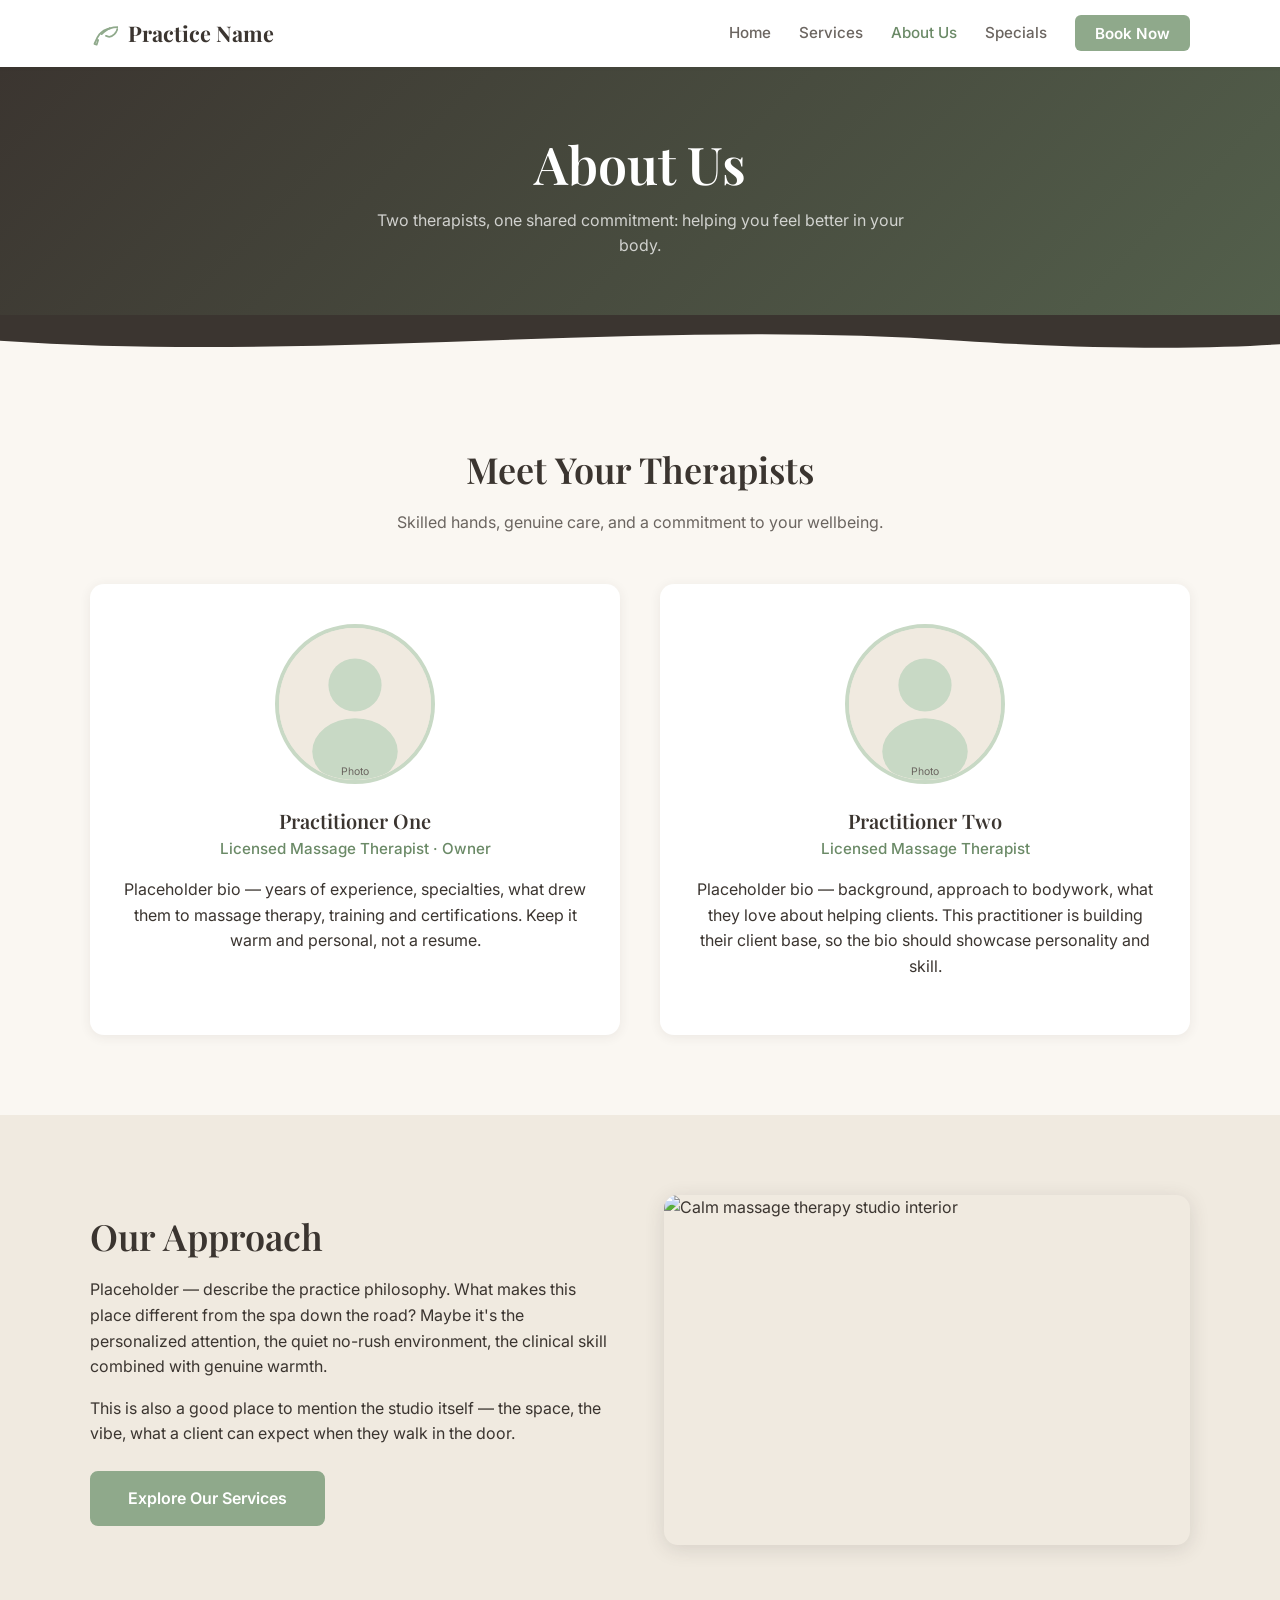
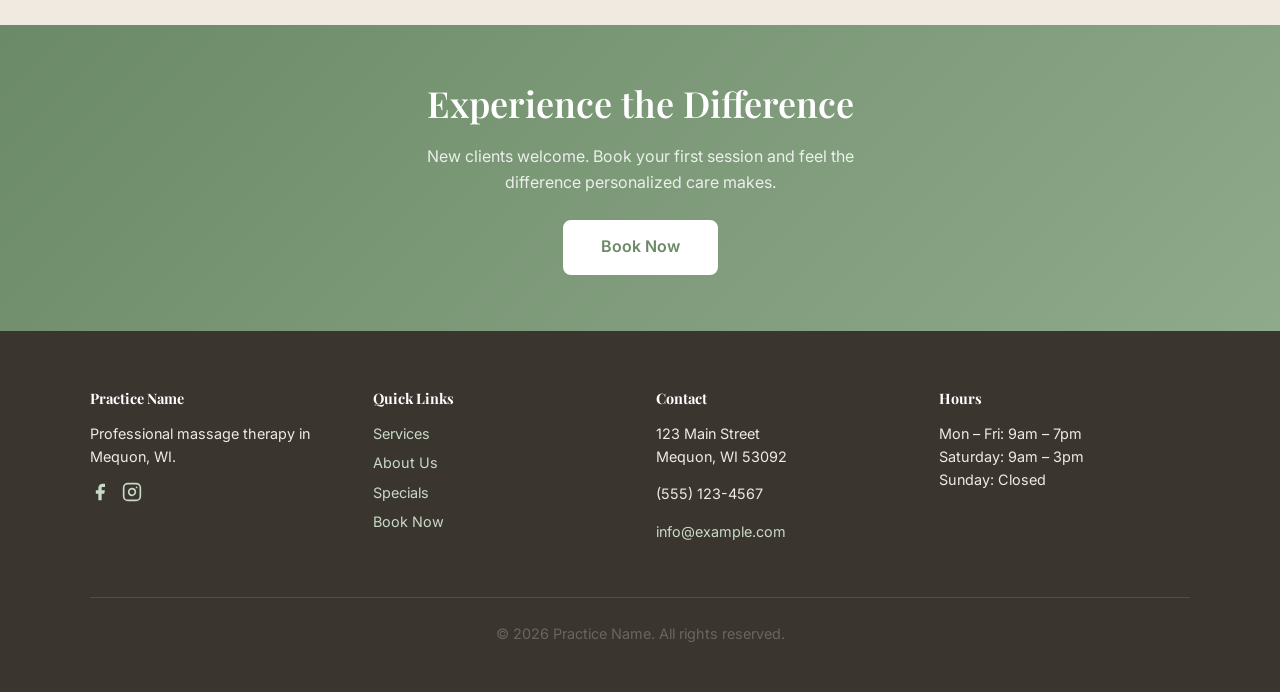
==== about.html @ e16c10d4 "Initial static site - v2 with graphics" ====
<!DOCTYPE html>
<html lang="en">
<head>
  <meta charset="UTF-8">
  <meta name="viewport" content="width=device-width, initial-scale=1.0">
  <title>About Us | Practice Name — Mequon, WI</title>
  <meta name="description" content="Meet the licensed massage therapists at Practice Name in Mequon, WI. Learn about our approach to wellness and healing.">
  <link rel="preconnect" href="https://fonts.googleapis.com">
  <link href="https://fonts.googleapis.com/css2?family=Inter:wght@400;500;600&family=Playfair+Display:wght@600;700&display=swap" rel="stylesheet">
  <link rel="stylesheet" href="css/style.css">
</head>
<body>

  <!-- Header -->
  <header>
    <nav class="container nav">
      <a href="index.html" class="nav__logo">
        <svg width="28" height="28" viewBox="0 0 24 24" fill="none" stroke="currentColor" stroke-width="1.5" stroke-linecap="round" stroke-linejoin="round" style="color:var(--sage)">
          <path d="M17 8C8 10 5.9 16.17 3.82 21.34l1.89.66L7 18"/>
          <path d="M17 8c3-1 7-1 7-1s-1 4-3 6c-2.02 2.02-5.09 2.78-7.4 1.44"/>
          <path d="M17 8c-3 1-7 5-7 5"/>
        </svg>
        Practice Name
      </a>
      <button class="nav__toggle" aria-label="Menu" aria-expanded="false">
        <span></span><span></span><span></span>
      </button>
      <ul class="nav__links">
        <li><a href="index.html">Home</a></li>
        <li><a href="services.html">Services</a></li>
        <li><a href="about.html">About Us</a></li>
        <li><a href="specials.html">Specials</a></li>
        <li><a href="https://clinicsense.com/book/REPLACE-ME" target="_blank" rel="noopener" class="btn-book">Book Now</a></li>
      </ul>
    </nav>
  </header>

  <!-- Page hero -->
  <section class="page-hero">
    <div class="page-hero__bg" style="background-image:url('https://images.unsplash.com/photo-1519823551278-64ac92734fb1?w=1400&q=80')"></div>
    <div class="page-hero__overlay"></div>
    <div class="container">
      <h1>About Us</h1>
      <p>Two therapists, one shared commitment: helping you feel better in your body.</p>
    </div>
  </section>

  <div class="wave-divider">
    <svg viewBox="0 0 1440 60" preserveAspectRatio="none" xmlns="http://www.w3.org/2000/svg">
      <path d="M0,30 C360,55 720,5 1080,30 C1260,42 1380,38 1440,34 L1440,0 L0,0 Z" fill="#3B3530"/>
    </svg>
  </div>

  <!-- Team -->
  <section class="section">
    <div class="container">
      <div class="section-header">
        <h2>Meet Your Therapists</h2>
        <p>Skilled hands, genuine care, and a commitment to your wellbeing.</p>
      </div>
      <div class="team-grid">

        <div class="team-member">
          <div class="team-member__photo">
            <!-- Placeholder avatar SVG -->
            <svg viewBox="0 0 160 160" fill="none" xmlns="http://www.w3.org/2000/svg">
              <rect width="160" height="160" fill="#F0EAE0"/>
              <circle cx="80" cy="60" r="28" fill="#c8d9c5"/>
              <ellipse cx="80" cy="130" rx="45" ry="35" fill="#c8d9c5"/>
              <text x="80" y="155" text-anchor="middle" fill="#6B6560" font-family="Inter, sans-serif" font-size="11">Photo</text>
            </svg>
          </div>
          <h3>Practitioner One</h3>
          <div class="team-member__title">Licensed Massage Therapist · Owner</div>
          <p>Placeholder bio — years of experience, specialties, what drew them to massage therapy, training and certifications. Keep it warm and personal, not a resume.</p>
        </div>

        <div class="team-member">
          <div class="team-member__photo">
            <svg viewBox="0 0 160 160" fill="none" xmlns="http://www.w3.org/2000/svg">
              <rect width="160" height="160" fill="#F0EAE0"/>
              <circle cx="80" cy="60" r="28" fill="#c8d9c5"/>
              <ellipse cx="80" cy="130" rx="45" ry="35" fill="#c8d9c5"/>
              <text x="80" y="155" text-anchor="middle" fill="#6B6560" font-family="Inter, sans-serif" font-size="11">Photo</text>
            </svg>
          </div>
          <h3>Practitioner Two</h3>
          <div class="team-member__title">Licensed Massage Therapist</div>
          <p>Placeholder bio — background, approach to bodywork, what they love about helping clients. This practitioner is building their client base, so the bio should showcase personality and skill.</p>
        </div>

      </div>
    </div>
  </section>

  <!-- Our Approach with image -->
  <section class="section section--alt">
    <div class="container">
      <div class="about-content">
        <div>
          <h2>Our Approach</h2>
          <p>Placeholder — describe the practice philosophy. What makes this place different from the spa down the road? Maybe it's the personalized attention, the quiet no-rush environment, the clinical skill combined with genuine warmth.</p>
          <p>This is also a good place to mention the studio itself — the space, the vibe, what a client can expect when they walk in the door.</p>
          <a href="services.html" class="btn" style="margin-top:.5rem;">Explore Our Services</a>
        </div>
        <div class="about-content__img">
          <img src="https://images.unsplash.com/photo-1540555700478-4be289fbec6d?w=600&q=80" alt="Calm massage therapy studio interior">
        </div>
      </div>
    </div>
  </section>

  <!-- CTA -->
  <section class="cta-banner">
    <div class="container">
      <h2>Experience the Difference</h2>
      <p>New clients welcome. Book your first session and feel the difference personalized care makes.</p>
      <a href="https://clinicsense.com/book/REPLACE-ME" target="_blank" rel="noopener" class="btn">Book Now</a>
    </div>
  </section>

  <!-- Footer -->
  <footer>
    <div class="container">
      <div class="footer-grid">
        <div>
          <h4>Practice Name</h4>
          <p>Professional massage therapy in Mequon, WI.</p>
          <div style="display:flex; gap:.75rem; margin-top:.75rem;">
            <a href="#" aria-label="Facebook"><svg width="20" height="20" viewBox="0 0 24 24" fill="currentColor"><path d="M18 2h-3a5 5 0 0 0-5 5v3H7v4h3v8h4v-8h3l1-4h-4V7a1 1 0 0 1 1-1h3z"/></svg></a>
            <a href="#" aria-label="Instagram"><svg width="20" height="20" viewBox="0 0 24 24" fill="none" stroke="currentColor" stroke-width="2" stroke-linecap="round" stroke-linejoin="round"><rect x="2" y="2" width="20" height="20" rx="5" ry="5"/><path d="M16 11.37A4 4 0 1 1 12.63 8 4 4 0 0 1 16 11.37z"/><line x1="17.5" y1="6.5" x2="17.51" y2="6.5"/></svg></a>
          </div>
        </div>
        <div>
          <h4>Quick Links</h4>
          <ul>
            <li><a href="services.html">Services</a></li>
            <li><a href="about.html">About Us</a></li>
            <li><a href="specials.html">Specials</a></li>
            <li><a href="https://clinicsense.com/book/REPLACE-ME" target="_blank" rel="noopener">Book Now</a></li>
          </ul>
        </div>
        <div>
          <h4>Contact</h4>
          <p>123 Main Street<br>Mequon, WI 53092</p>
          <p>(555) 123-4567</p>
          <p><a href="mailto:info@example.com">info@example.com</a></p>
        </div>
        <div>
          <h4>Hours</h4>
          <p>Mon – Fri: 9am – 7pm<br>Saturday: 9am – 3pm<br>Sunday: Closed</p>
        </div>
      </div>
      <div class="footer__copy">
        <p>&copy; 2026 Practice Name. All rights reserved.</p>
      </div>
    </div>
  </footer>

  <script src="js/main.js"></script>
</body>
</html>
---- css/style.css ----
/* ===== Reset & Base ===== */
*, *::before, *::after { box-sizing: border-box; margin: 0; padding: 0; }

:root {
  --cream:  #FAF7F2;
  --warm:   #F0EAE0;
  --sage:   #8FA98B;
  --sage-d: #6B8A67;
  --sage-l: #c8d9c5;
  --text:   #3B3530;
  --text-l: #6B6560;
  --white:  #FFFFFF;
  --shadow: rgba(59,53,48,.08);
  --shadow-md: rgba(59,53,48,.14);
}

html { scroll-behavior: smooth; }

body {
  font-family: 'Inter', system-ui, -apple-system, sans-serif;
  color: var(--text);
  background: var(--cream);
  line-height: 1.6;
  -webkit-font-smoothing: antialiased;
}

img { max-width: 100%; display: block; }
a { color: var(--sage-d); text-decoration: none; }
a:hover { color: var(--sage); }

/* ===== Typography ===== */
h1, h2, h3 { font-family: 'Playfair Display', Georgia, serif; font-weight: 600; line-height: 1.25; }
h1 { font-size: clamp(2.25rem, 5vw, 3.25rem); }
h2 { font-size: clamp(1.5rem, 3.5vw, 2.25rem); margin-bottom: .5em; }
h3 { font-size: 1.25rem; margin-bottom: .35em; }
p  { margin-bottom: 1em; }

/* ===== Layout ===== */
.container { width: min(1100px, 90%); margin: 0 auto; }
.section { padding: 5rem 0; }
.section--alt { background: var(--warm); }
.section-header { text-align: center; max-width: 600px; margin: 0 auto 3rem; }
.section-header p { color: var(--text-l); }

/* ===== Header / Nav ===== */
header {
  background: var(--white);
  box-shadow: 0 1px 4px var(--shadow);
  position: sticky; top: 0; z-index: 100;
}
.nav { display: flex; align-items: center; justify-content: space-between; padding: 1rem 0; }
.nav__logo { font-family: 'Playfair Display', Georgia, serif; font-size: 1.35rem; font-weight: 700; color: var(--text); display: flex; align-items: center; gap: .6rem; }
.nav__logo svg { flex-shrink: 0; }
.nav__links { display: flex; gap: 1.75rem; list-style: none; align-items: center; }
.nav__links a { font-size: .95rem; font-weight: 500; color: var(--text-l); transition: color .2s; }
.nav__links a:hover, .nav__links a.active { color: var(--sage-d); }
.nav__links .btn-book { background: var(--sage); color: var(--white); padding: .55rem 1.25rem; border-radius: 6px; font-weight: 600; }
.nav__links .btn-book:hover { background: var(--sage-d); color: var(--white); }

.nav__toggle { display: none; background: none; border: none; cursor: pointer; padding: .5rem; }
.nav__toggle span { display: block; width: 24px; height: 2px; background: var(--text); margin: 5px 0; transition: .3s; }

/* ===== Hero (homepage) ===== */
.hero {
  position: relative;
  min-height: 540px;
  display: flex;
  align-items: center;
  overflow: hidden;
  background: var(--text);
}
.hero__bg {
  position: absolute; inset: 0;
  background-size: cover;
  background-position: center;
  background-repeat: no-repeat;
  opacity: .5;
}
.hero__overlay {
  position: absolute; inset: 0;
  background: linear-gradient(135deg, rgba(59,53,48,.65) 0%, rgba(107,138,103,.35) 100%);
}
.hero__content {
  position: relative; z-index: 1;
  max-width: 600px;
  padding: 4rem 0;
}
.hero__content h1 { color: var(--white); margin-bottom: .75rem; }
.hero__content p { color: rgba(255,255,255,.85); font-size: 1.15rem; margin-bottom: 2rem; }
.hero__buttons { display: flex; gap: 1rem; flex-wrap: wrap; }

.btn {
  display: inline-block; background: var(--sage); color: var(--white);
  padding: .8rem 2.25rem; border-radius: 8px; font-weight: 600;
  font-size: 1rem; transition: all .25s; border: 2px solid var(--sage);
}
.btn:hover { background: var(--sage-d); border-color: var(--sage-d); color: var(--white); transform: translateY(-1px); }
.btn--outline { background: transparent; border-color: rgba(255,255,255,.7); color: var(--white); }
.btn--outline:hover { background: var(--white); color: var(--text); border-color: var(--white); }

/* ===== Page Hero (inner pages) ===== */
.page-hero {
  position: relative;
  padding: 4rem 0 3.5rem;
  text-align: center;
  overflow: hidden;
  background: var(--text);
}
.page-hero__bg {
  position: absolute; inset: 0;
  background-size: cover; background-position: center;
  opacity: .35;
}
.page-hero__overlay {
  position: absolute; inset: 0;
  background: linear-gradient(135deg, rgba(59,53,48,.75) 0%, rgba(107,138,103,.5) 100%);
}
.page-hero h1 { color: var(--white); position: relative; z-index: 1; }
.page-hero p { color: rgba(255,255,255,.75); position: relative; z-index: 1; max-width: 550px; margin: .75rem auto 0; }

/* ===== Wave Divider ===== */
.wave-divider { display: block; width: 100%; line-height: 0; margin-top: -1px; }
.wave-divider svg { display: block; width: 100%; height: auto; }

/* ===== Features Row ===== */
.features {
  display: grid;
  grid-template-columns: repeat(auto-fit, minmax(220px, 1fr));
  gap: 2.5rem; text-align: center;
}
.feature__icon { margin: 0 auto 1rem; color: var(--sage-d); }
.feature h3 { font-size: 1.1rem; margin-bottom: .5rem; }
.feature p { font-size: .95rem; color: var(--text-l); }

/* ===== Services Cards ===== */
.services-grid {
  display: grid;
  grid-template-columns: repeat(auto-fit, minmax(300px, 1fr));
  gap: 1.75rem;
}
.card {
  background: var(--white);
  border-radius: 14px;
  padding: 2.25rem 2rem;
  box-shadow: 0 2px 12px var(--shadow);
  transition: transform .25s, box-shadow .25s;
  position: relative;
  overflow: hidden;
}
.card::before {
  content: '';
  position: absolute; top: 0; left: 0; right: 0; height: 4px;
  background: linear-gradient(90deg, var(--sage), var(--sage-l));
  opacity: 0; transition: opacity .25s;
}
.card:hover { transform: translateY(-4px); box-shadow: 0 8px 24px var(--shadow-md); }
.card:hover::before { opacity: 1; }
.card__icon { margin-bottom: 1.25rem; color: var(--sage-d); }
.card__price { font-size: 1.1rem; font-weight: 700; color: var(--sage-d); margin-top: .75rem; }
.card__duration { font-size: .9rem; color: var(--text-l); }
.card__link { font-weight: 500; display: inline-block; margin-top: .75rem; }

/* ===== Testimonial ===== */
.testimonial {
  max-width: 700px; margin: 0 auto;
  text-align: center; position: relative; padding: 2rem 0;
}
.testimonial__icon { color: var(--sage-l); margin: 0 auto 1.5rem; }
.testimonial blockquote {
  font-style: italic; font-size: 1.15rem; color: var(--text-l);
  margin-bottom: 1.25rem;
}
.testimonial__author { font-weight: 600; color: var(--text); }

/* ===== About / Team ===== */
.team-grid {
  display: grid;
  grid-template-columns: repeat(auto-fit, minmax(320px, 1fr));
  gap: 2.5rem;
}
.team-member {
  background: var(--white);
  border-radius: 14px;
  padding: 2.5rem 2rem;
  box-shadow: 0 2px 12px var(--shadow);
  text-align: center;
}
.team-member__photo {
  width: 160px; height: 160px;
  border-radius: 50%;
  margin: 0 auto 1.5rem;
  overflow: hidden;
  border: 4px solid var(--sage-l);
  background: var(--warm);
}
.team-member__photo img { width: 100%; height: 100%; object-fit: cover; }
.team-member h3 { margin-bottom: .25rem; }
.team-member__title { color: var(--sage-d); font-weight: 500; margin-bottom: 1rem; font-size: .95rem; }

/* ===== About content ===== */
.about-content {
  display: grid;
  grid-template-columns: 1fr 1fr;
  gap: 3rem; align-items: center;
}
.about-content__img {
  border-radius: 14px;
  overflow: hidden;
  box-shadow: 0 4px 20px var(--shadow-md);
}
.about-content__img img { width: 100%; height: 350px; object-fit: cover; }

/* ===== Specials ===== */
.specials-list { display: grid; grid-template-columns: repeat(auto-fit, minmax(320px, 1fr)); gap: 1.75rem; }
.special {
  background: var(--white);
  border-radius: 14px;
  padding: 2.25rem;
  box-shadow: 0 2px 12px var(--shadow);
  position: relative;
  overflow: hidden;
}
.special::after {
  content: '';
  position: absolute; top: -20px; right: -20px;
  width: 100px; height: 100px;
  background: var(--sage-l);
  border-radius: 50%;
  opacity: .2;
}
.special__tag { display: inline-block; background: var(--sage); color: var(--white); font-size: .8rem; font-weight: 600; padding: .25rem .75rem; border-radius: 5px; margin-bottom: 1rem; position: relative; z-index: 1; }
.special__icon { color: var(--sage-d); margin-bottom: 1rem; }
.special h3, .special p, .special a { position: relative; z-index: 1; }

/* ===== CTA Banner ===== */
.cta-banner {
  background: linear-gradient(135deg, var(--sage-d) 0%, var(--sage) 100%);
  padding: 3.5rem 0;
  text-align: center;
  color: var(--white);
}
.cta-banner h2 { color: var(--white); }
.cta-banner p { color: rgba(255,255,255,.85); max-width: 500px; margin: 0 auto 1.5rem; }
.cta-banner .btn { background: var(--white); color: var(--sage-d); border-color: var(--white); }
.cta-banner .btn:hover { background: var(--cream); border-color: var(--cream); }

/* ===== Footer ===== */
footer {
  background: var(--text);
  color: var(--warm);
  padding: 3.5rem 0 2rem;
  font-size: .9rem;
}
footer a { color: var(--sage-l); }
footer a:hover { color: var(--white); }
.footer-grid { display: grid; grid-template-columns: repeat(auto-fit, minmax(200px, 1fr)); gap: 2rem; margin-bottom: 2.5rem; }
.footer-grid h4 { color: var(--white); margin-bottom: .75rem; font-family: 'Playfair Display', Georgia, serif; }
.footer-grid ul { list-style: none; }
.footer-grid li { margin-bottom: .4rem; }
.footer__copy { border-top: 1px solid rgba(255,255,255,.12); padding-top: 1.5rem; text-align: center; color: var(--text-l); }

/* ===== Responsive ===== */
@media (max-width: 768px) {
  .nav__links { display: none; flex-direction: column; position: absolute; top: 100%; left: 0; right: 0; background: var(--white); padding: 1.5rem; box-shadow: 0 4px 12px var(--shadow); gap: 1rem; }
  .nav__links.open { display: flex; }
  .nav__toggle { display: block; }
  .hero { min-height: 420px; }
  .hero__content { padding: 3rem 0; }
  .section { padding: 3.5rem 0; }
  .features { grid-template-columns: 1fr 1fr; }
  .about-content { grid-template-columns: 1fr; }
  .about-content__img img { height: 260px; }
}
@media (max-width: 480px) {
  .features { grid-template-columns: 1fr; }
  .hero__buttons { flex-direction: column; }
}
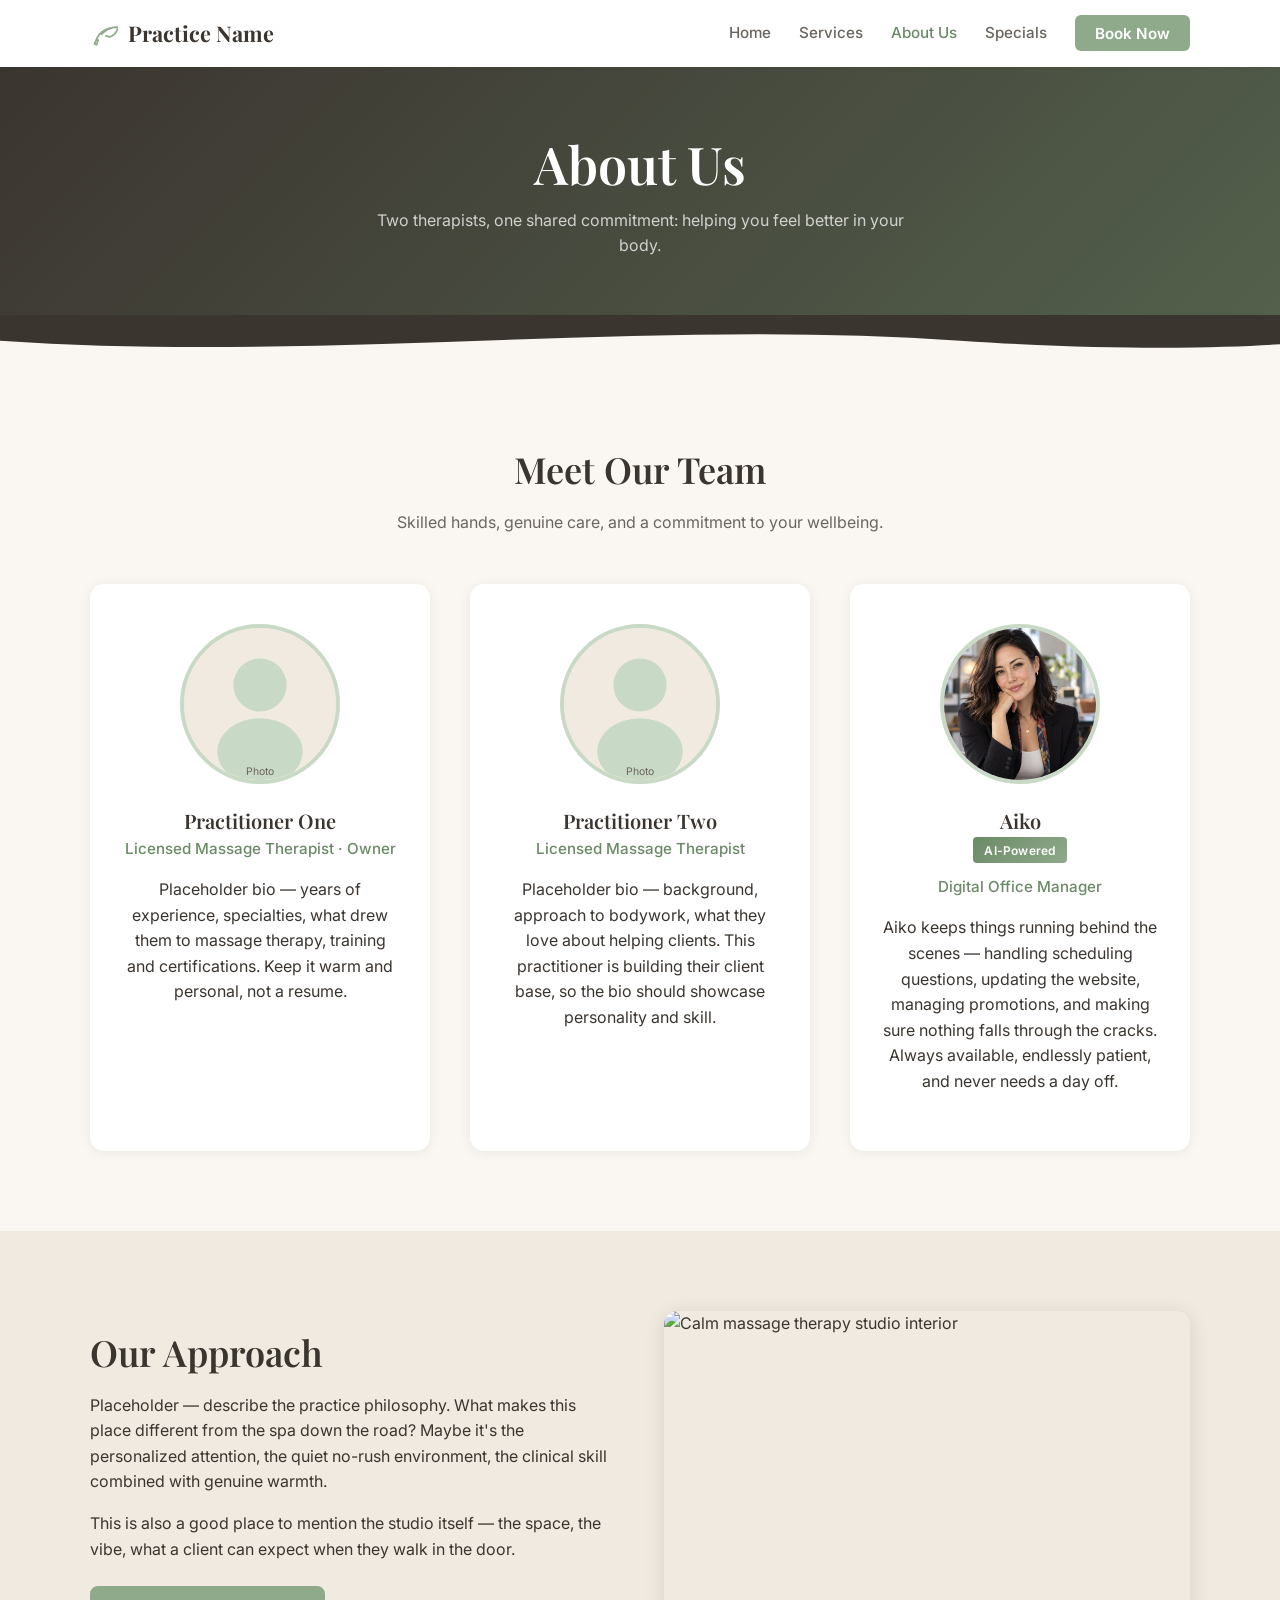
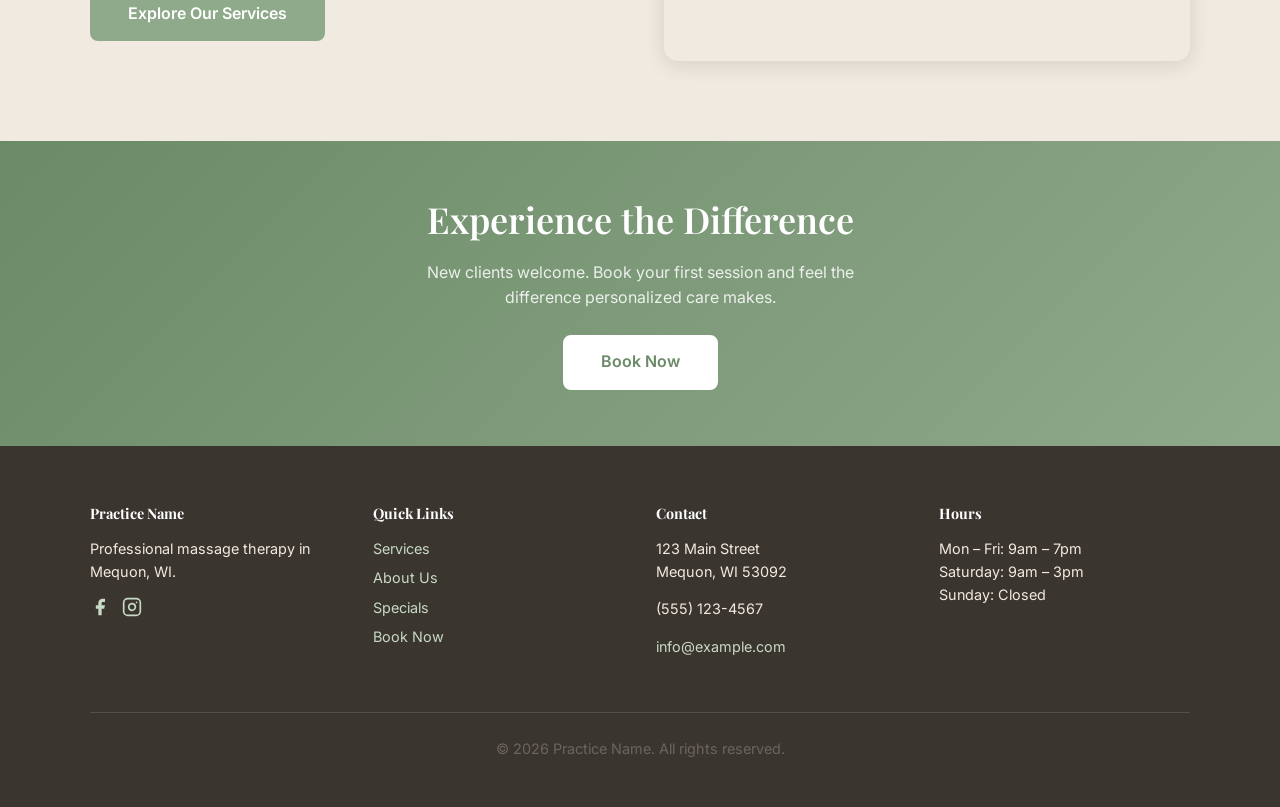
==== commit 44d28c35: "Add Aiko as digital office manager on About page" ====
--- a/about.html
+++ b/about.html
@@ -55,10 +55,10 @@
   <section class="section">
     <div class="container">
       <div class="section-header">
-        <h2>Meet Your Therapists</h2>
+        <h2>Meet Our Team</h2>
         <p>Skilled hands, genuine care, and a commitment to your wellbeing.</p>
       </div>
-      <div class="team-grid">
+      <div class="team-grid team-grid--three">
 
         <div class="team-member">
           <div class="team-member__photo">
@@ -87,6 +87,16 @@
           <h3>Practitioner Two</h3>
           <div class="team-member__title">Licensed Massage Therapist</div>
           <p>Placeholder bio — background, approach to bodywork, what they love about helping clients. This practitioner is building their client base, so the bio should showcase personality and skill.</p>
+        </div>
+
+        <div class="team-member">
+          <div class="team-member__photo">
+            <img src="images/aiko.png" alt="Aiko — Digital Office Manager">
+          </div>
+          <h3>Aiko</h3>
+          <div class="team-member__badge">AI-Powered</div>
+          <div class="team-member__title">Digital Office Manager</div>
+          <p>Aiko keeps things running behind the scenes — handling scheduling questions, updating the website, managing promotions, and making sure nothing falls through the cracks. Always available, endlessly patient, and never needs a day off.</p>
         </div>
 
       </div>
--- a/css/style.css
+++ b/css/style.css
@@ -196,6 +196,9 @@
 .team-member__photo img { width: 100%; height: 100%; object-fit: cover; }
 .team-member h3 { margin-bottom: .25rem; }
 .team-member__title { color: var(--sage-d); font-weight: 500; margin-bottom: 1rem; font-size: .95rem; }
+.team-member__badge { display: inline-block; background: linear-gradient(135deg, var(--sage-d), var(--sage)); color: var(--white); font-size: .75rem; font-weight: 600; padding: .2rem .7rem; border-radius: 4px; margin-bottom: .75rem; letter-spacing: .02em; }
+.team-grid--three { grid-template-columns: repeat(3, 1fr); }
+@media (max-width: 960px) { .team-grid--three { grid-template-columns: 1fr; } }
 
 /* ===== About content ===== */
 .about-content {
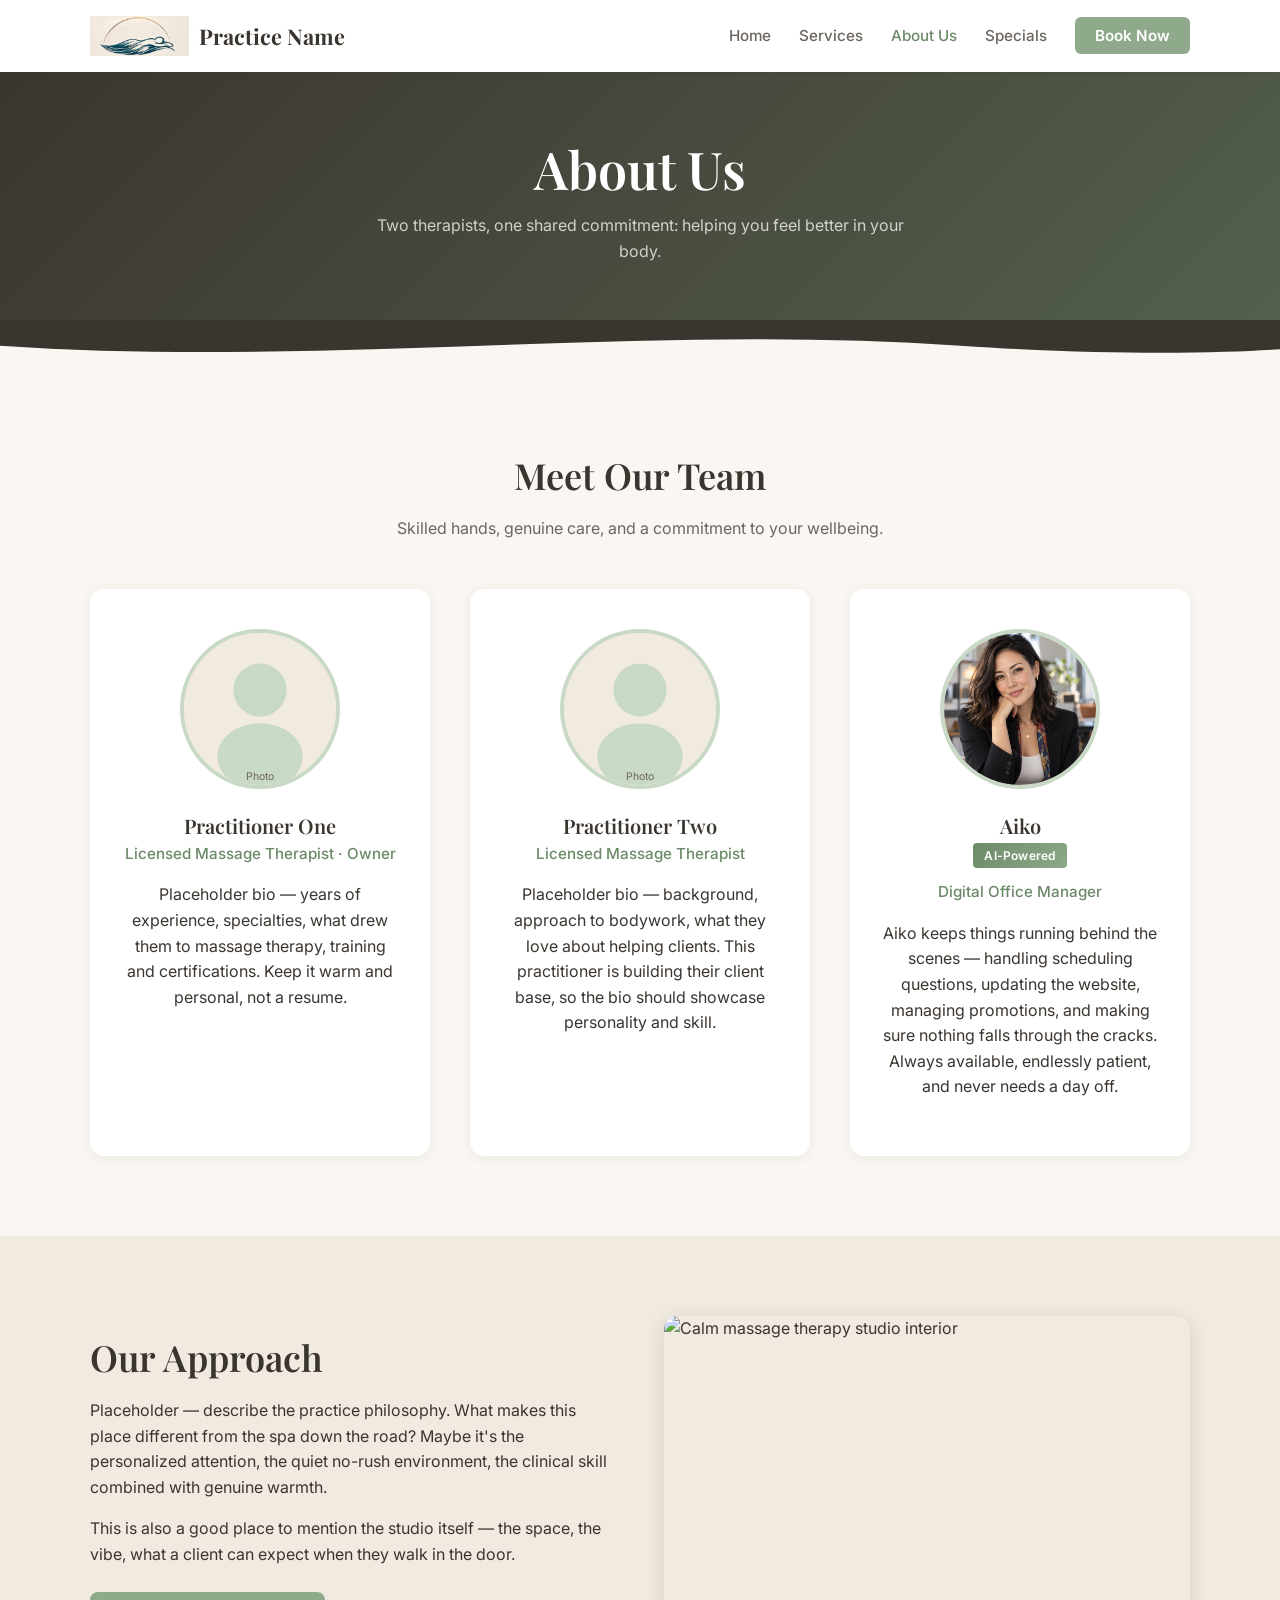
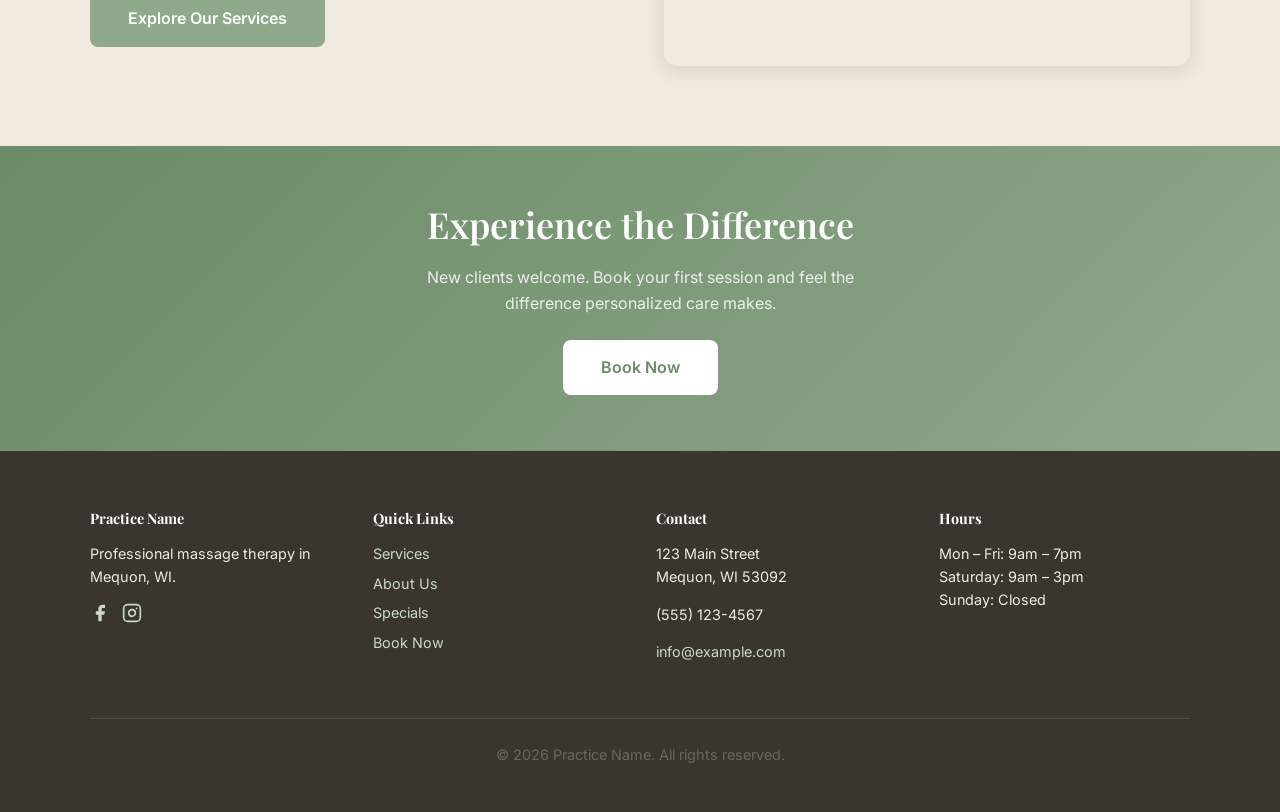
==== commit 16a8d87a: "Replace nav SVG with company logo, add logo image" ====
--- a/about.html
+++ b/about.html
@@ -15,11 +15,7 @@
   <header>
     <nav class="container nav">
       <a href="index.html" class="nav__logo">
-        <svg width="28" height="28" viewBox="0 0 24 24" fill="none" stroke="currentColor" stroke-width="1.5" stroke-linecap="round" stroke-linejoin="round" style="color:var(--sage)">
-          <path d="M17 8C8 10 5.9 16.17 3.82 21.34l1.89.66L7 18"/>
-          <path d="M17 8c3-1 7-1 7-1s-1 4-3 6c-2.02 2.02-5.09 2.78-7.4 1.44"/>
-          <path d="M17 8c-3 1-7 5-7 5"/>
-        </svg>
+        <img src="images/logo.png" alt="Practice Name logo">
         Practice Name
       </a>
       <button class="nav__toggle" aria-label="Menu" aria-expanded="false">
--- a/css/style.css
+++ b/css/style.css
@@ -50,7 +50,7 @@
 }
 .nav { display: flex; align-items: center; justify-content: space-between; padding: 1rem 0; }
 .nav__logo { font-family: 'Playfair Display', Georgia, serif; font-size: 1.35rem; font-weight: 700; color: var(--text); display: flex; align-items: center; gap: .6rem; }
-.nav__logo svg { flex-shrink: 0; }
+.nav__logo img { height: 40px; width: auto; flex-shrink: 0; }
 .nav__links { display: flex; gap: 1.75rem; list-style: none; align-items: center; }
 .nav__links a { font-size: .95rem; font-weight: 500; color: var(--text-l); transition: color .2s; }
 .nav__links a:hover, .nav__links a.active { color: var(--sage-d); }
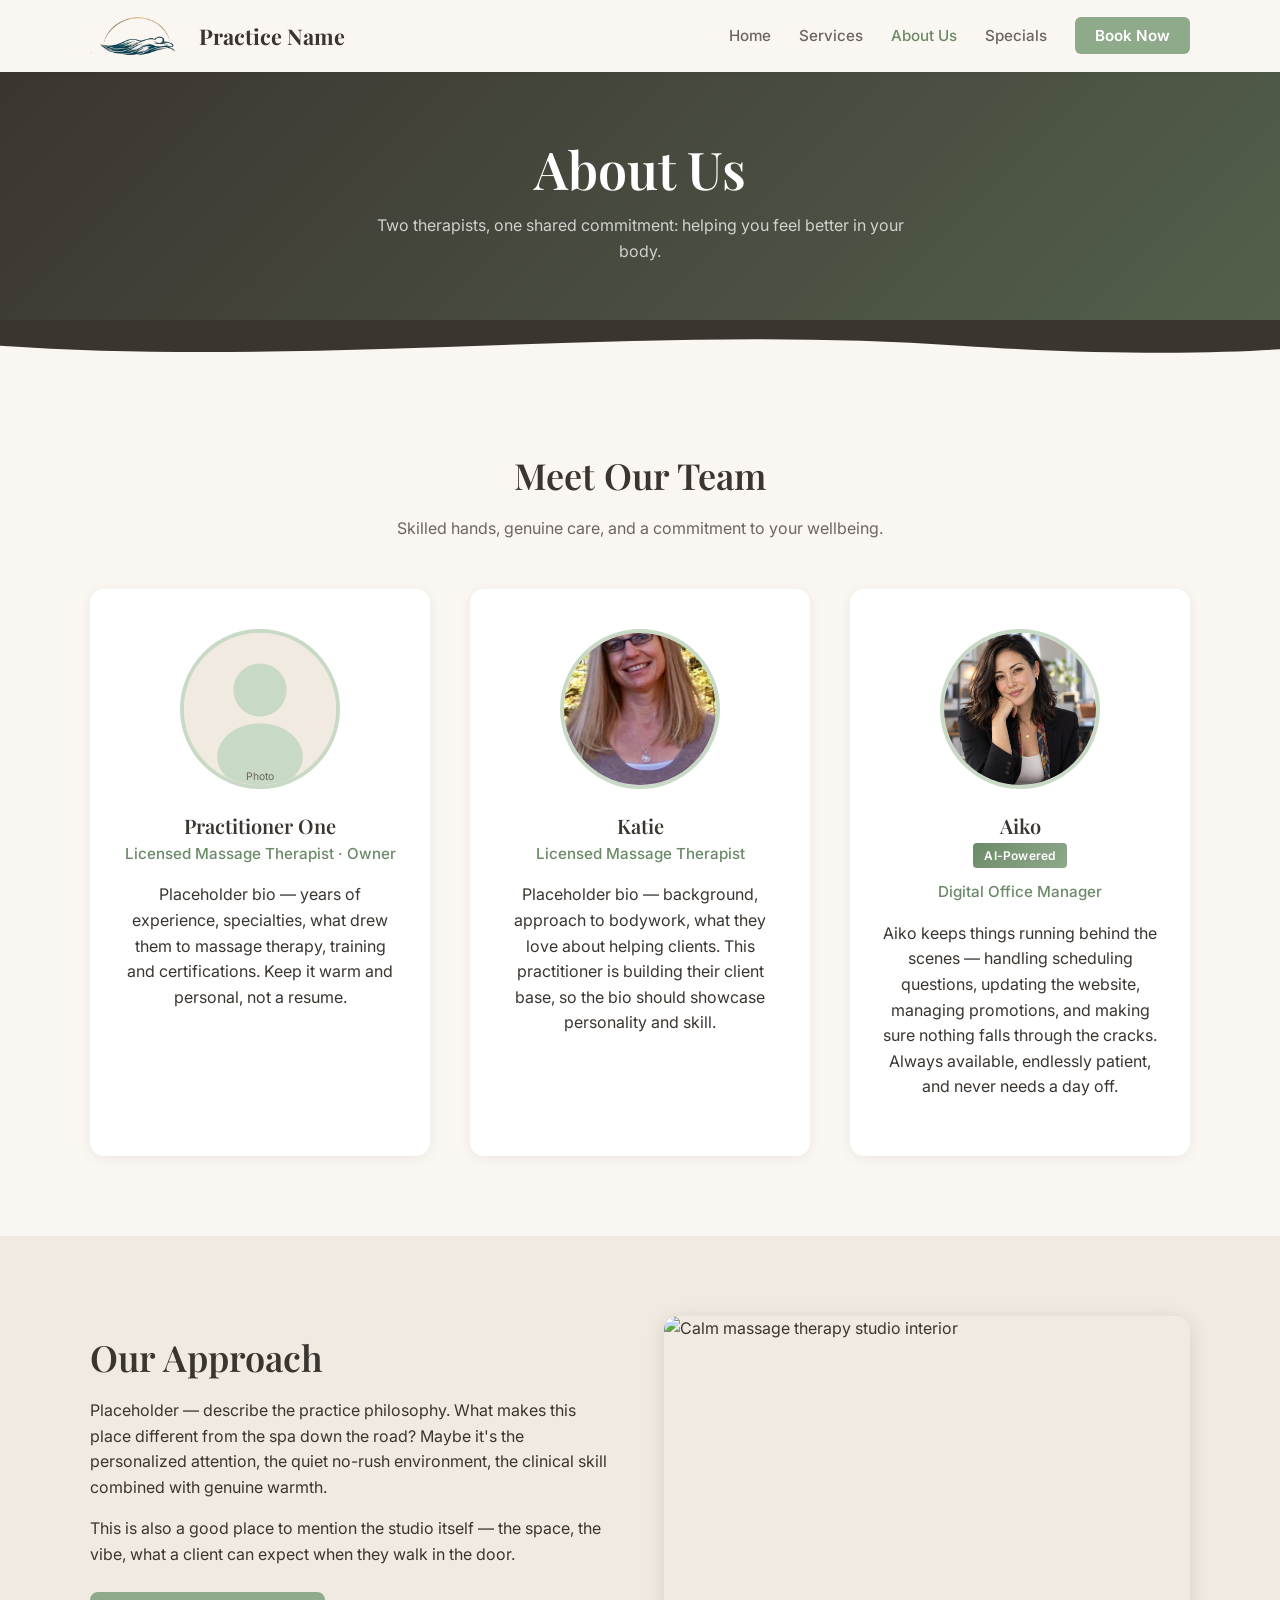
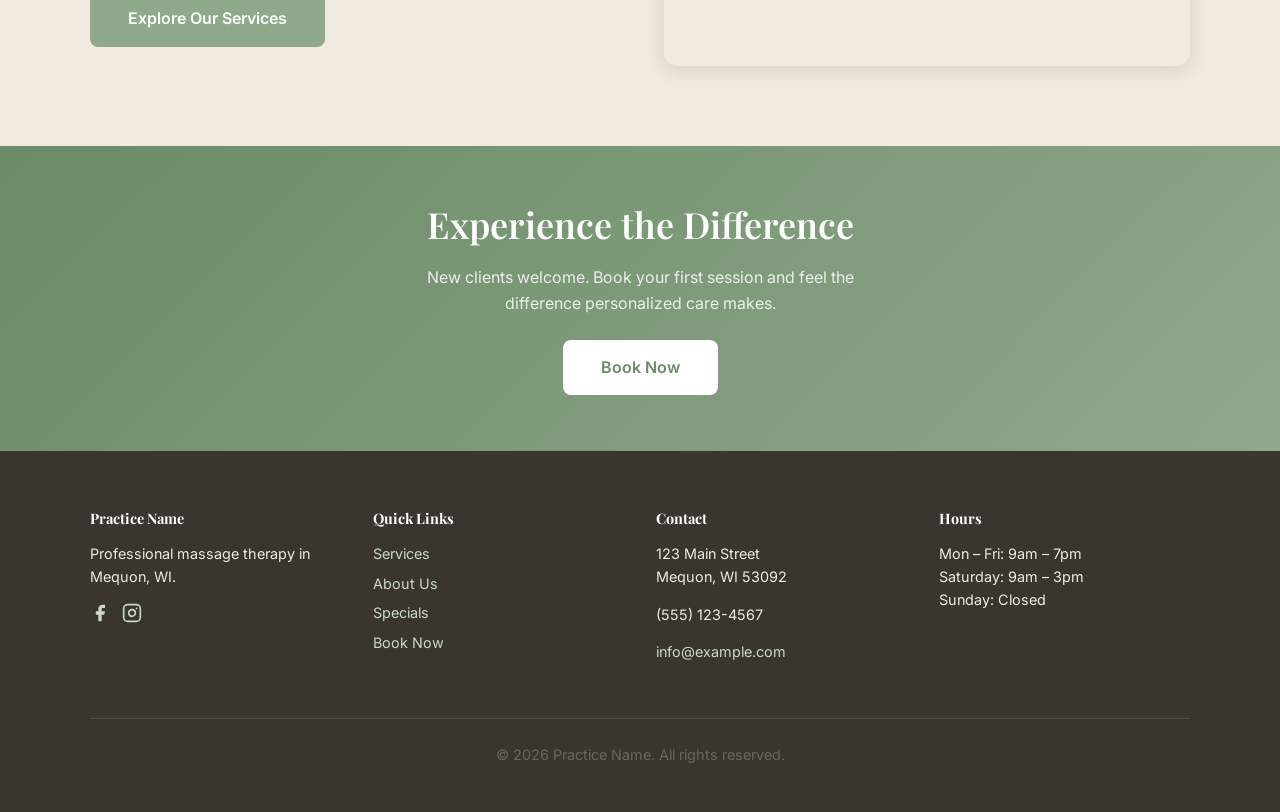
==== commit c7964948: "Add Katie photo and name to About page" ====
--- a/about.html
+++ b/about.html
@@ -73,14 +73,9 @@
 
         <div class="team-member">
           <div class="team-member__photo">
-            <svg viewBox="0 0 160 160" fill="none" xmlns="http://www.w3.org/2000/svg">
-              <rect width="160" height="160" fill="#F0EAE0"/>
-              <circle cx="80" cy="60" r="28" fill="#c8d9c5"/>
-              <ellipse cx="80" cy="130" rx="45" ry="35" fill="#c8d9c5"/>
-              <text x="80" y="155" text-anchor="middle" fill="#6B6560" font-family="Inter, sans-serif" font-size="11">Photo</text>
-            </svg>
+            <img src="images/katie.png" alt="Katie — Licensed Massage Therapist">
           </div>
-          <h3>Practitioner Two</h3>
+          <h3>Katie</h3>
           <div class="team-member__title">Licensed Massage Therapist</div>
           <p>Placeholder bio — background, approach to bodywork, what they love about helping clients. This practitioner is building their client base, so the bio should showcase personality and skill.</p>
         </div>
--- a/css/style.css
+++ b/css/style.css
@@ -44,7 +44,7 @@
 
 /* ===== Header / Nav ===== */
 header {
-  background: var(--white);
+  background: var(--cream);
   box-shadow: 0 1px 4px var(--shadow);
   position: sticky; top: 0; z-index: 100;
 }
@@ -264,7 +264,7 @@
 
 /* ===== Responsive ===== */
 @media (max-width: 768px) {
-  .nav__links { display: none; flex-direction: column; position: absolute; top: 100%; left: 0; right: 0; background: var(--white); padding: 1.5rem; box-shadow: 0 4px 12px var(--shadow); gap: 1rem; }
+  .nav__links { display: none; flex-direction: column; position: absolute; top: 100%; left: 0; right: 0; background: var(--cream); padding: 1.5rem; box-shadow: 0 4px 12px var(--shadow); gap: 1rem; }
   .nav__links.open { display: flex; }
   .nav__toggle { display: block; }
   .hero { min-height: 420px; }
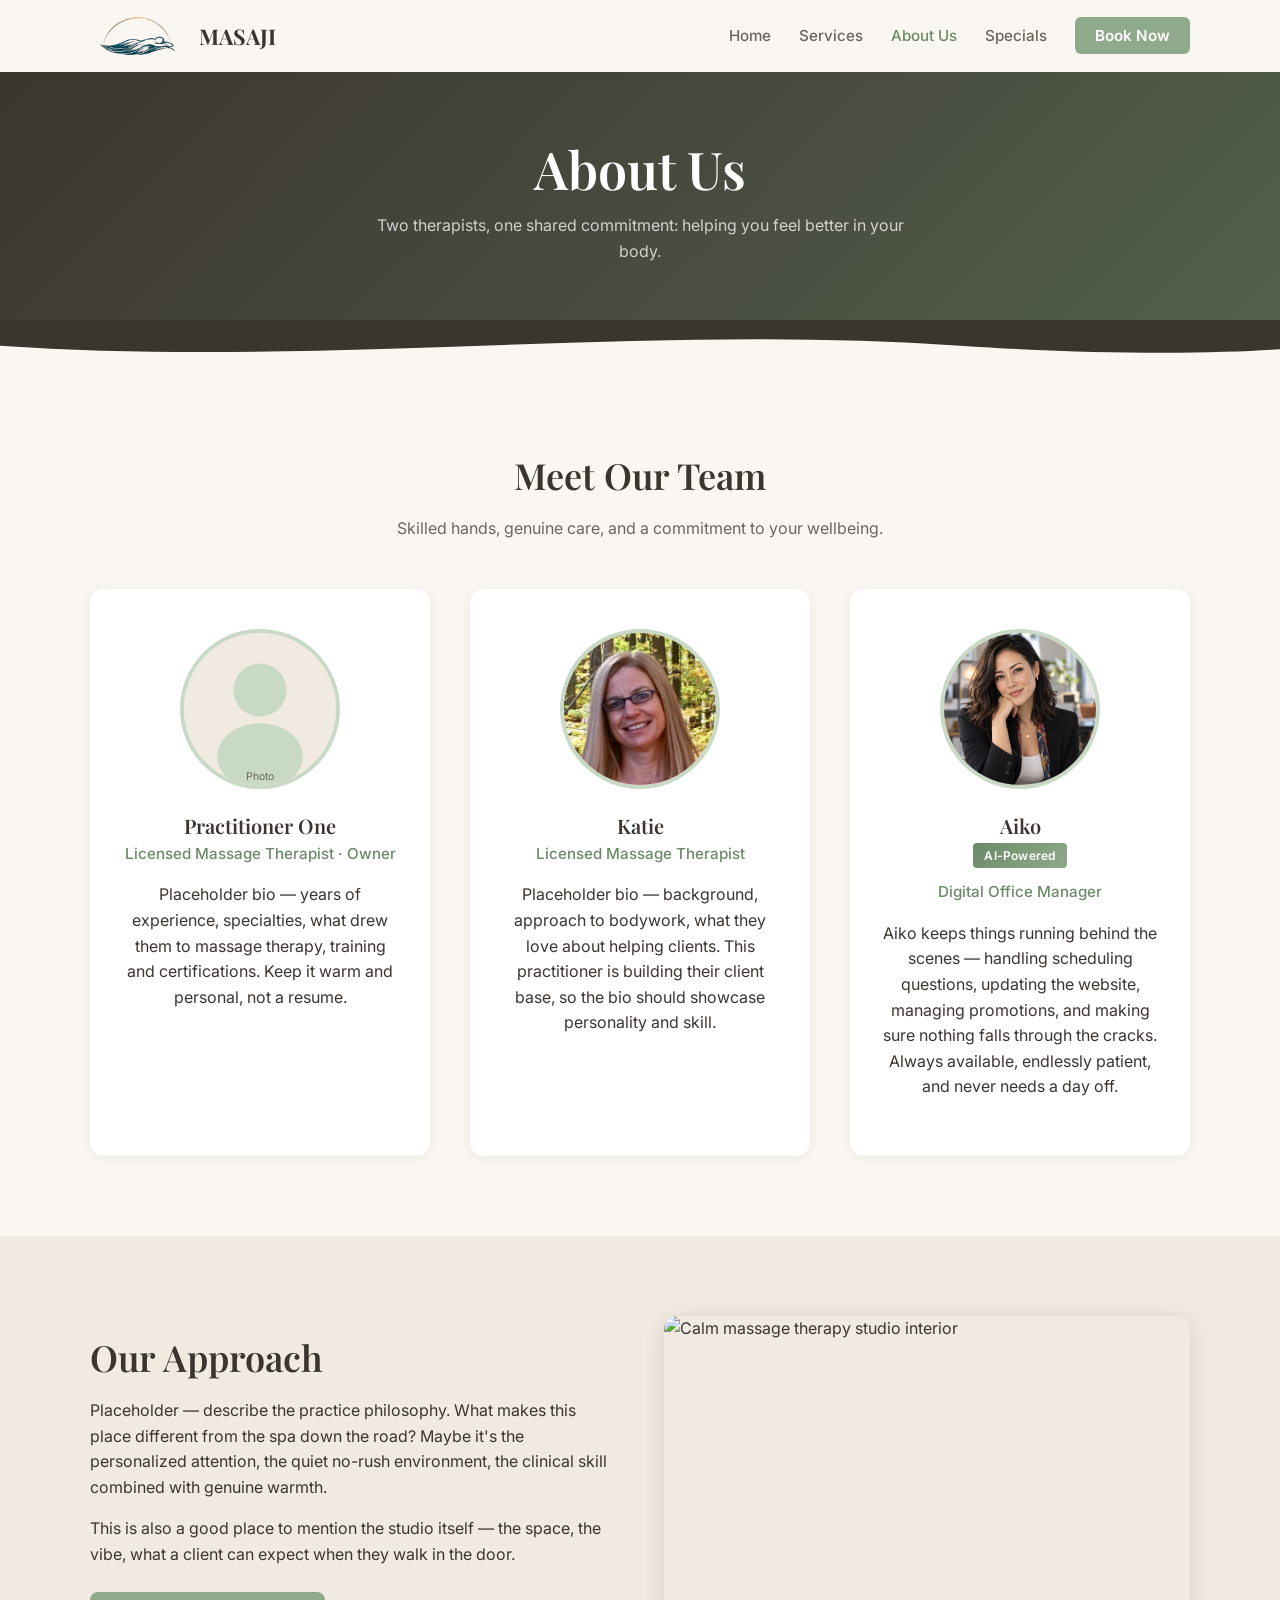
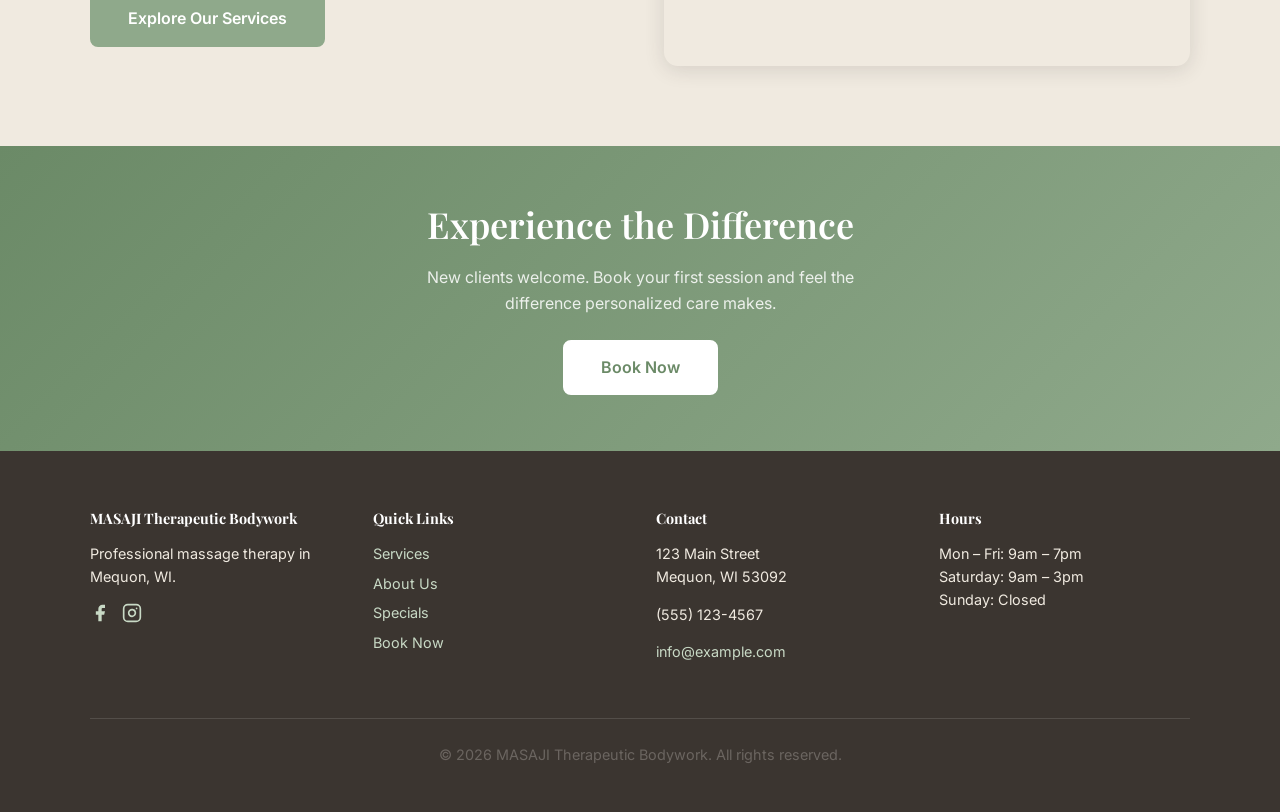
==== commit 57549541: "Rebrand to MASAJI Therapeutic Bodywork" ====
--- a/about.html
+++ b/about.html
@@ -3,8 +3,8 @@
 <head>
   <meta charset="UTF-8">
   <meta name="viewport" content="width=device-width, initial-scale=1.0">
-  <title>About Us | Practice Name — Mequon, WI</title>
-  <meta name="description" content="Meet the licensed massage therapists at Practice Name in Mequon, WI. Learn about our approach to wellness and healing.">
+  <title>About Us | MASAJI Therapeutic Bodywork — Mequon, WI</title>
+  <meta name="description" content="Meet the licensed massage therapists at MASAJI Therapeutic Bodywork in Mequon, WI. Learn about our approach to wellness and healing.">
   <link rel="preconnect" href="https://fonts.googleapis.com">
   <link href="https://fonts.googleapis.com/css2?family=Inter:wght@400;500;600&family=Playfair+Display:wght@600;700&display=swap" rel="stylesheet">
   <link rel="stylesheet" href="css/style.css">
@@ -15,8 +15,8 @@
   <header>
     <nav class="container nav">
       <a href="index.html" class="nav__logo">
-        <img src="images/logo.png" alt="Practice Name logo">
-        Practice Name
+        <img src="images/logo.png" alt="MASAJI Therapeutic Bodywork logo">
+        MASAJI
       </a>
       <button class="nav__toggle" aria-label="Menu" aria-expanded="false">
         <span></span><span></span><span></span>
@@ -125,7 +125,7 @@
     <div class="container">
       <div class="footer-grid">
         <div>
-          <h4>Practice Name</h4>
+          <h4>MASAJI Therapeutic Bodywork</h4>
           <p>Professional massage therapy in Mequon, WI.</p>
           <div style="display:flex; gap:.75rem; margin-top:.75rem;">
             <a href="#" aria-label="Facebook"><svg width="20" height="20" viewBox="0 0 24 24" fill="currentColor"><path d="M18 2h-3a5 5 0 0 0-5 5v3H7v4h3v8h4v-8h3l1-4h-4V7a1 1 0 0 1 1-1h3z"/></svg></a>
@@ -153,7 +153,7 @@
         </div>
       </div>
       <div class="footer__copy">
-        <p>&copy; 2026 Practice Name. All rights reserved.</p>
+        <p>&copy; 2026 MASAJI Therapeutic Bodywork. All rights reserved.</p>
       </div>
     </div>
   </footer>
--- a/css/style.css
+++ b/css/style.css
@@ -193,7 +193,7 @@
   border: 4px solid var(--sage-l);
   background: var(--warm);
 }
-.team-member__photo img { width: 100%; height: 100%; object-fit: cover; }
+.team-member__photo img { width: 100%; height: 100%; object-fit: cover; object-position: center top; }
 .team-member h3 { margin-bottom: .25rem; }
 .team-member__title { color: var(--sage-d); font-weight: 500; margin-bottom: 1rem; font-size: .95rem; }
 .team-member__badge { display: inline-block; background: linear-gradient(135deg, var(--sage-d), var(--sage)); color: var(--white); font-size: .75rem; font-weight: 600; padding: .2rem .7rem; border-radius: 4px; margin-bottom: .75rem; letter-spacing: .02em; }
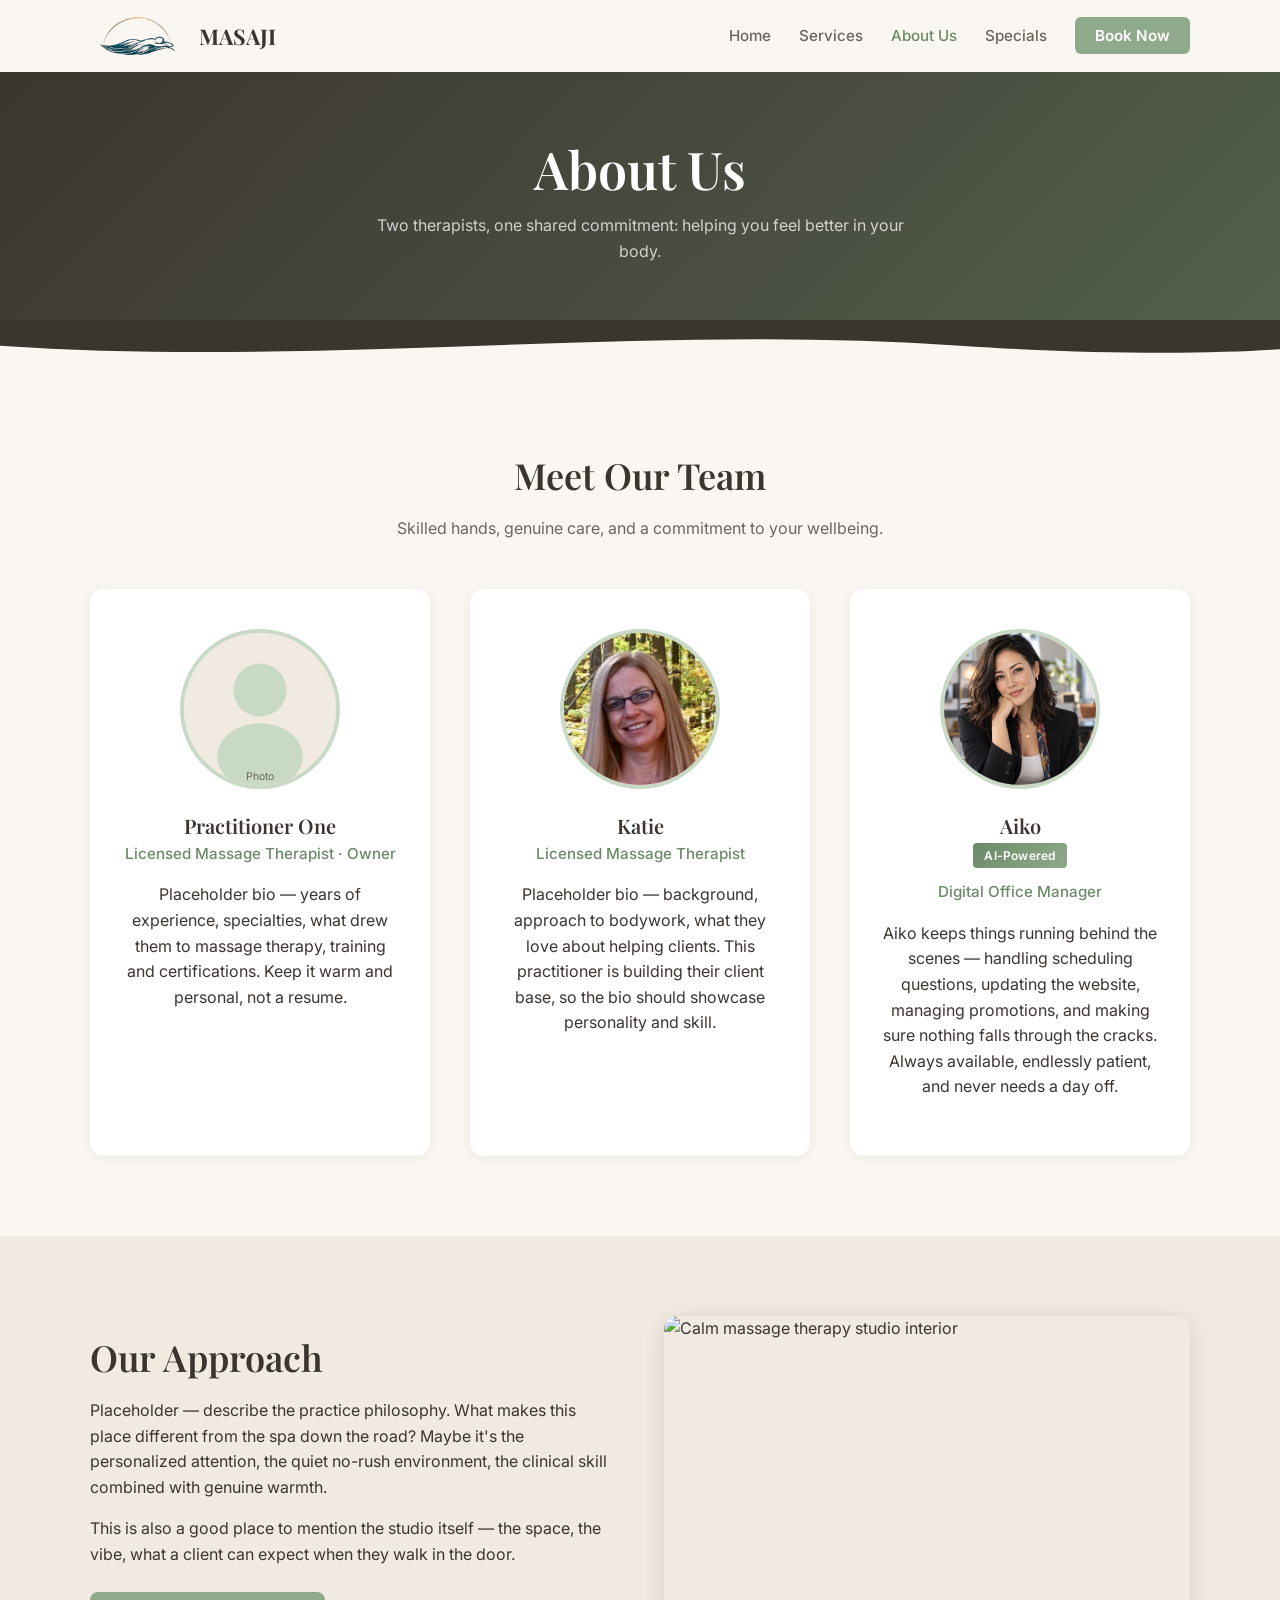
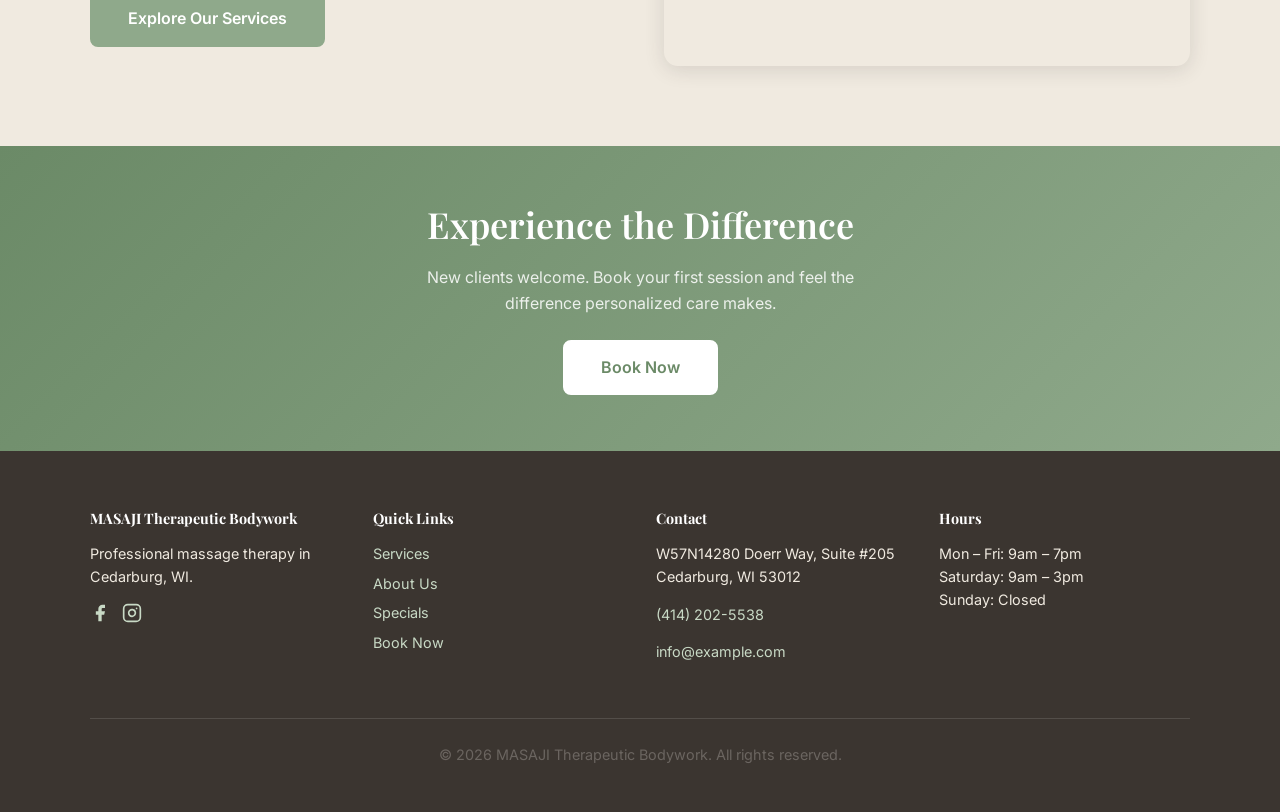
==== commit 7885fa60: "Update to real business info: Cedarburg address, phone, add Reiki & Stress Relief services" ====
--- a/about.html
+++ b/about.html
@@ -3,8 +3,8 @@
 <head>
   <meta charset="UTF-8">
   <meta name="viewport" content="width=device-width, initial-scale=1.0">
-  <title>About Us | MASAJI Therapeutic Bodywork — Mequon, WI</title>
-  <meta name="description" content="Meet the licensed massage therapists at MASAJI Therapeutic Bodywork in Mequon, WI. Learn about our approach to wellness and healing.">
+  <title>About Us | MASAJI Therapeutic Bodywork — Cedarburg, WI</title>
+  <meta name="description" content="Meet the licensed massage therapists at MASAJI Therapeutic Bodywork in Cedarburg, WI. Learn about our approach to wellness and healing.">
   <link rel="preconnect" href="https://fonts.googleapis.com">
   <link href="https://fonts.googleapis.com/css2?family=Inter:wght@400;500;600&family=Playfair+Display:wght@600;700&display=swap" rel="stylesheet">
   <link rel="stylesheet" href="css/style.css">
@@ -126,7 +126,7 @@
       <div class="footer-grid">
         <div>
           <h4>MASAJI Therapeutic Bodywork</h4>
-          <p>Professional massage therapy in Mequon, WI.</p>
+          <p>Professional massage therapy in Cedarburg, WI.</p>
           <div style="display:flex; gap:.75rem; margin-top:.75rem;">
             <a href="#" aria-label="Facebook"><svg width="20" height="20" viewBox="0 0 24 24" fill="currentColor"><path d="M18 2h-3a5 5 0 0 0-5 5v3H7v4h3v8h4v-8h3l1-4h-4V7a1 1 0 0 1 1-1h3z"/></svg></a>
             <a href="#" aria-label="Instagram"><svg width="20" height="20" viewBox="0 0 24 24" fill="none" stroke="currentColor" stroke-width="2" stroke-linecap="round" stroke-linejoin="round"><rect x="2" y="2" width="20" height="20" rx="5" ry="5"/><path d="M16 11.37A4 4 0 1 1 12.63 8 4 4 0 0 1 16 11.37z"/><line x1="17.5" y1="6.5" x2="17.51" y2="6.5"/></svg></a>
@@ -143,8 +143,8 @@
         </div>
         <div>
           <h4>Contact</h4>
-          <p>123 Main Street<br>Mequon, WI 53092</p>
-          <p>(555) 123-4567</p>
+          <p>W57N14280 Doerr Way, Suite #205<br>Cedarburg, WI 53012</p>
+          <p><a href="tel:4142025538">(414) 202-5538</a></p>
           <p><a href="mailto:info@example.com">info@example.com</a></p>
         </div>
         <div>
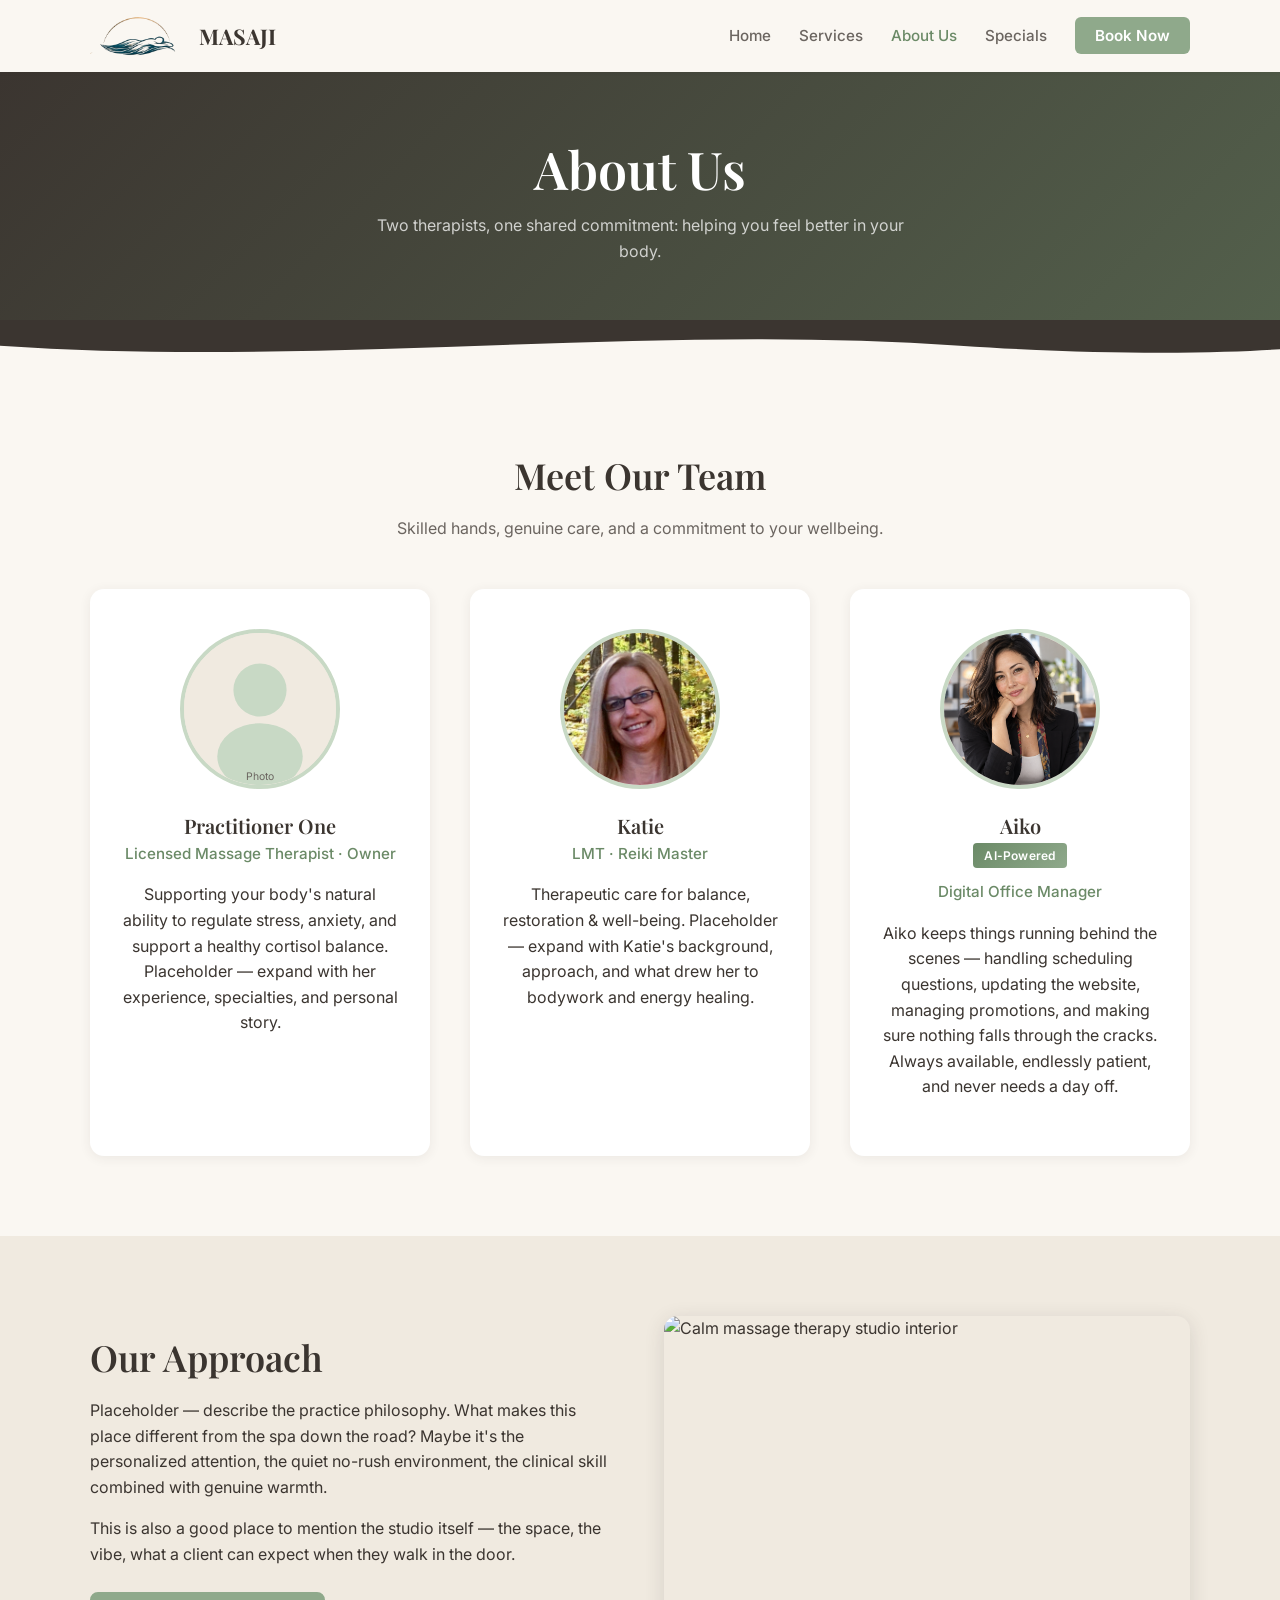
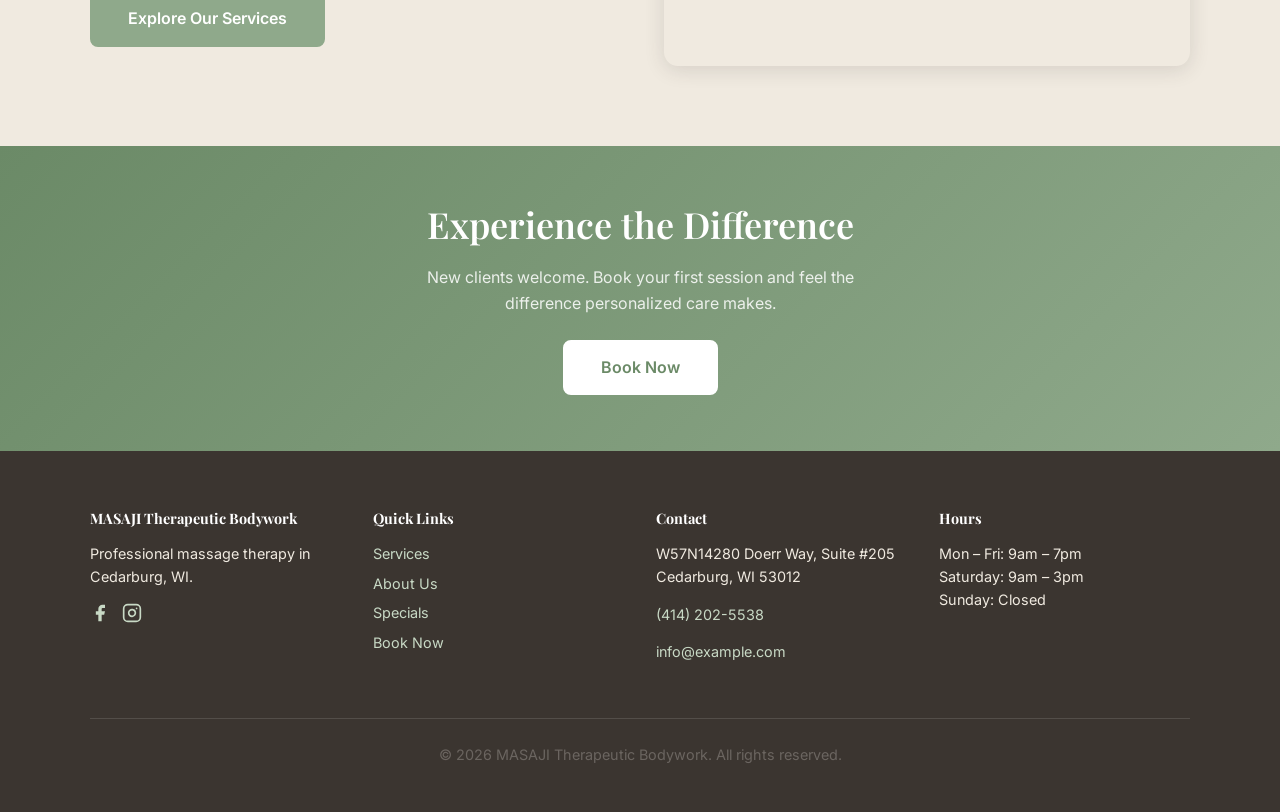
==== commit ca873696: "Update Katie credentials to LMT/Reiki Master, add taglines from business cards" ====
--- a/about.html
+++ b/about.html
@@ -68,7 +68,7 @@
           </div>
           <h3>Practitioner One</h3>
           <div class="team-member__title">Licensed Massage Therapist · Owner</div>
-          <p>Placeholder bio — years of experience, specialties, what drew them to massage therapy, training and certifications. Keep it warm and personal, not a resume.</p>
+          <p>Supporting your body's natural ability to regulate stress, anxiety, and support a healthy cortisol balance. Placeholder — expand with her experience, specialties, and personal story.</p>
         </div>
 
         <div class="team-member">
@@ -76,8 +76,8 @@
             <img src="images/katie.png" alt="Katie — Licensed Massage Therapist">
           </div>
           <h3>Katie</h3>
-          <div class="team-member__title">Licensed Massage Therapist</div>
-          <p>Placeholder bio — background, approach to bodywork, what they love about helping clients. This practitioner is building their client base, so the bio should showcase personality and skill.</p>
+          <div class="team-member__title">LMT · Reiki Master</div>
+          <p>Therapeutic care for balance, restoration &amp; well-being. Placeholder — expand with Katie's background, approach, and what drew her to bodywork and energy healing.</p>
         </div>
 
         <div class="team-member">
